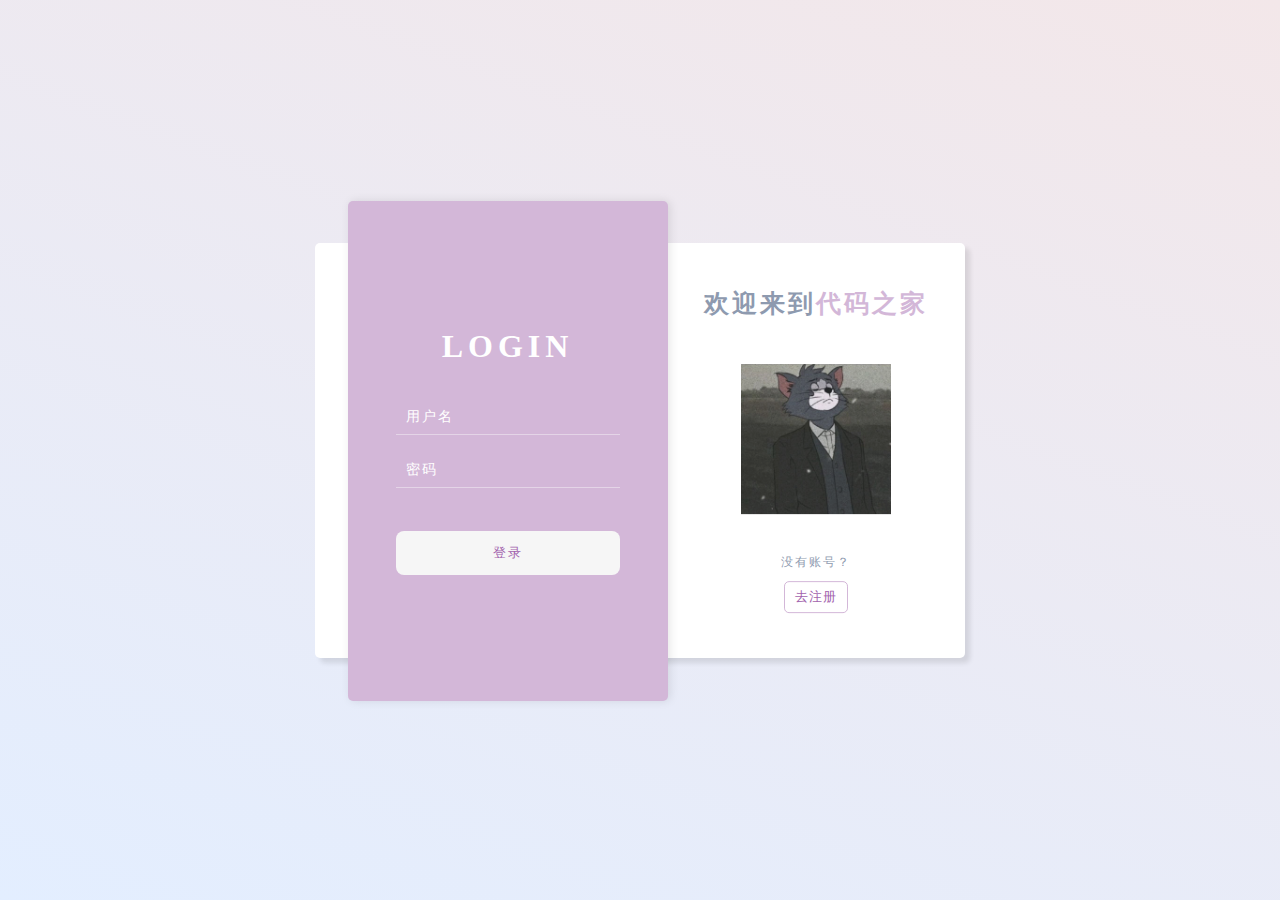
==== src/main/webapp/index.html @ e23fb6c2 "初始化版本" ====
<!DOCTYPE html>
<html>

<head>
    <meta http-equiv="content-type" content="text/html; charset=utf-8">
    <meta name="viewport" content="width=device-width,initial-scale=1,maximum-scale=1,user-scalable=no">

    <title>滑动切换的注册登录界面</title>
    <link rel="stylesheet" href="./css/81.css">
</head>

<body>
<div class="container">
    <div class="form-box">
        <!-- 注册 -->
        <div class="register-box hidden">
            <form action="/myApp_war/register" method="post" class="register-box">
                <h1>register</h1>
                <input type="username" name="username" placeholder="用户名">
                <input type="email" name="email" placeholder="邮箱">
                <input type="password" name="password" placeholder="密码">
                <input type="password" name="password1" placeholder="确认密码">
                <button type="submit">注册</button>
            </form>
        </div>
        <!-- 登录 -->
        <div class="login-box">
            <form action="/myApp_war/" method="" class="login-box">
                <h1>login</h1>
                <input type="text" placeholder="用户名">
                <input type="password" placeholder="密码">
                <button>登录</button>
            </form>
        </div>
    </div>
    <div class="con-box left">
        <h2>欢迎来到<span>代码之家</span></h2>
        <img src="./image/1.jpg" alt="">
        <p>已有账号</p>
        <button id="login">去登录</button>
    </div>
    <div class="con-box right">
        <h2>欢迎来到<span>代码之家</span></h2>
        <img src="./image/1.jpg" alt="">
        <p>没有账号？</p>
        <button id="register">去注册</button>
    </div>
</div>
<script>
    // 要操作到的元素
    let login=document.getElementById('login');
    let register=document.getElementById('register');
    let form_box=document.getElementsByClassName('form-box')[0];
    let register_box=document.getElementsByClassName('register-box')[0];
    let login_box=document.getElementsByClassName('login-box')[0];
    // 去注册按钮点击事件
    register.addEventListener('click',()=>{
        form_box.style.transform='translateX(80%)';
        login_box.classList.add('hidden');
        register_box.classList.remove('hidden');
    })
    // 去登录按钮点击事件
    login.addEventListener('click',()=>{
        form_box.style.transform='translateX(0%)';
        register_box.classList.add('hidden');
        login_box.classList.remove('hidden');
    })
</script>
</body>

</html>
---- src/main/webapp/css/81.css ----
*{
    /* 初始化 */
    margin: 0;
    padding: 0;
}
body{
    /* 100%窗口高度 */
    height: 100vh;
    /* 弹性布局 水平+垂直居中 */
    display: flex;
    justify-content: center;
    align-items: center;
    /* 渐变背景 */
    background: linear-gradient(200deg,#f3e7e9,#e3eeff);
}
.container{
    background-color: #fff;
    width: 650px;
    height: 415px;
    border-radius: 5px;
    /* 阴影 */
    box-shadow: 5px 5px 5px rgba(0,0,0,0.1);
    /* 相对定位 */
    position: relative;
}
.form-box{
    /* 绝对定位 */
    position: absolute;
    top: -10%;
    left: 5%;
    background-color: #d3b7d8;
    width: 320px;
    height: 500px;
    border-radius: 5px;
    box-shadow: 2px 0 10px rgba(0,0,0,0.1);
    display: flex;
    justify-content: center;
    align-items: center;
    z-index: 2;
    /* 动画过渡 加速后减速 */
    transition: 0.5s ease-in-out;
}
.register-box,.login-box{
    /* 弹性布局 垂直排列 */
    display: flex;
    flex-direction: column;
    align-items: center;
    width: 100%;
}
.hidden{
    display: none;
    transition: 0.5s;
}
h1{
    text-align: center;
    margin-bottom: 25px;
    /* 大写 */
    text-transform: uppercase;
    color: #fff;
    /* 字间距 */
    letter-spacing: 5px;
}
input{
    background-color: transparent;
    width: 70%;
    color: #fff;
    border: none;
    /* 下边框样式 */
    border-bottom: 1px solid rgba(255,255,255,0.4);
    padding: 10px 0;
    text-indent: 10px;
    margin: 8px 0;
    font-size: 14px;
    letter-spacing: 2px;
}
input::placeholder{
    color: #fff;
}
input:focus{
    color: #a262ad;
    outline: none;
    border-bottom: 1px solid #a262ad80;
    transition: 0.5s;
}
input:focus::placeholder{
    opacity: 0;
}
.form-box button{
    width: 70%;
    margin-top: 35px;
    background-color: #f6f6f6;
    outline: none;
    border-radius: 8px;
    padding: 13px;
    color: #a262ad;
    letter-spacing: 2px;
    border: none;
    cursor: pointer;
}
.form-box button:hover{
    background-color: #a262ad;
    color: #f6f6f6;
    transition: background-color 0.5s ease;
}
.con-box{
    width: 50%;
    /* 弹性布局 垂直排列 居中 */
    display: flex;
    flex-direction: column;
    justify-content: center;
    align-items: center;
    /* 绝对定位 居中 */
    position: absolute;
    top: 50%;
    transform: translateY(-50%);
}
.con-box.left{
    left: -2%;
}
.con-box.right{
    right: -2%;
}
.con-box h2{
    color: #8e9aaf;
    font-size: 25px;
    font-weight: bold;
    letter-spacing: 3px;
    text-align: center;
    margin-bottom: 4px;
}
.con-box p{
    font-size: 12px;
    letter-spacing: 2px;
    color: #8e9aaf;
    text-align: center;
}
.con-box span{
    color: #d3b7d8;
}
.con-box img{
    width: 150px;
    height: 150px;
    opacity: 0.9;
    margin: 40px 0;
}
.con-box button{
    margin-top: 3%;
    background-color: #fff;
    color: #a262ad;
    border: 1px solid #d3b7d8;
    padding: 6px 10px;
    border-radius: 5px;
    letter-spacing: 1px;
    outline: none;
    cursor: pointer;
}
.con-box button:hover{
    background-color: #d3b7d8;
    color: #fff;
}
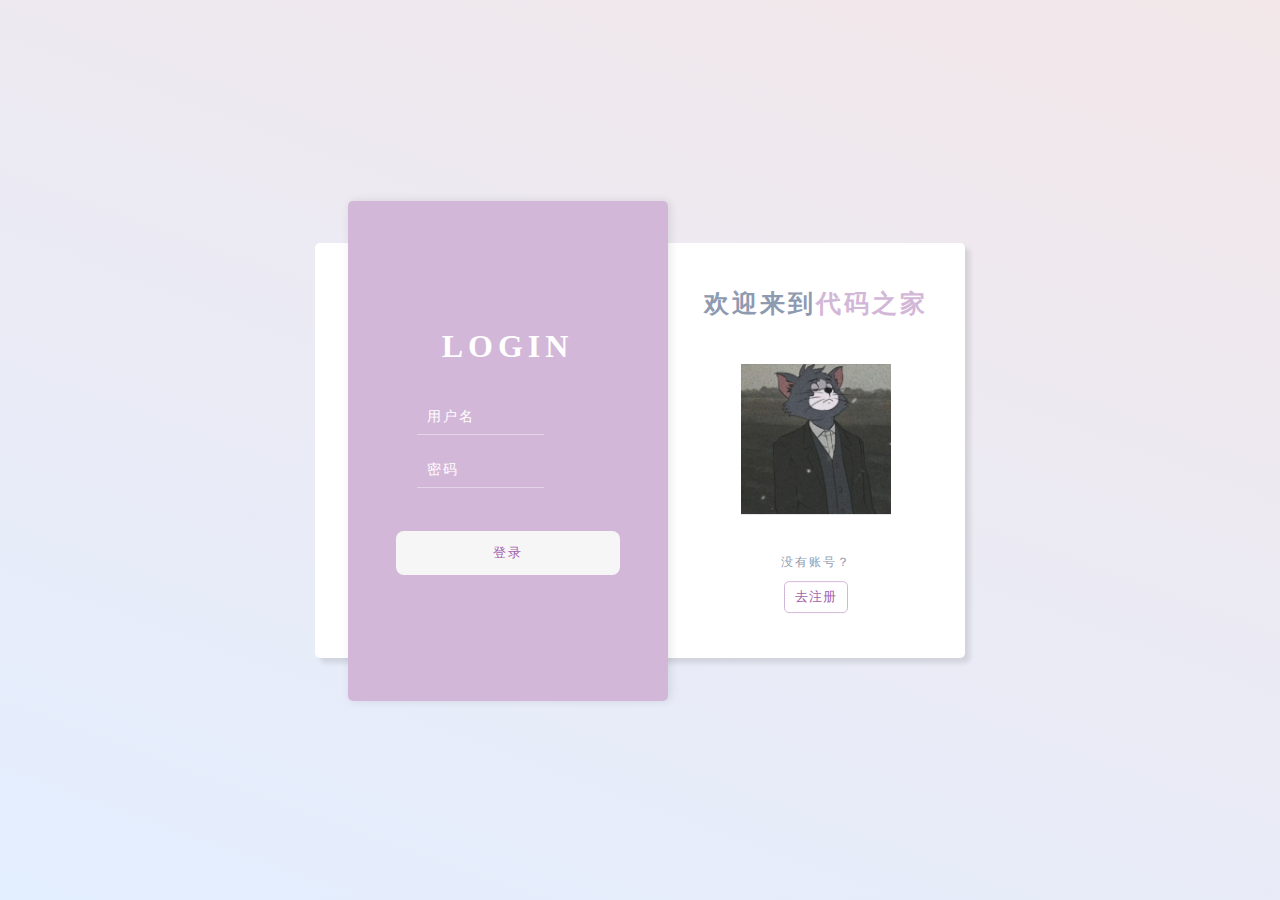
==== commit 74766de8: "登录注册后端完成" ====
--- a/src/main/webapp/index.html
+++ b/src/main/webapp/index.html
@@ -16,7 +16,7 @@
         <div class="register-box hidden">
             <form action="/myApp_war/register" method="post" class="register-box">
                 <h1>register</h1>
-                <input type="username" name="username" placeholder="用户名">
+                <input type="text" name="username" placeholder="用户名">
                 <input type="email" name="email" placeholder="邮箱">
                 <input type="password" name="password" placeholder="密码">
                 <input type="password" name="password1" placeholder="确认密码">
@@ -25,10 +25,14 @@
         </div>
         <!-- 登录 -->
         <div class="login-box">
-            <form action="/myApp_war/" method="" class="login-box">
+            <form action="/myApp_war/login" method="post" class="login-box">
                 <h1>login</h1>
-                <input type="text" placeholder="用户名">
-                <input type="password" placeholder="密码">
+                <label>
+                    <input type="text" name="username" placeholder="用户名">
+                </label>
+                <label>
+                    <input type="password" name="password" placeholder="密码">
+                </label>
                 <button>登录</button>
             </form>
         </div>
